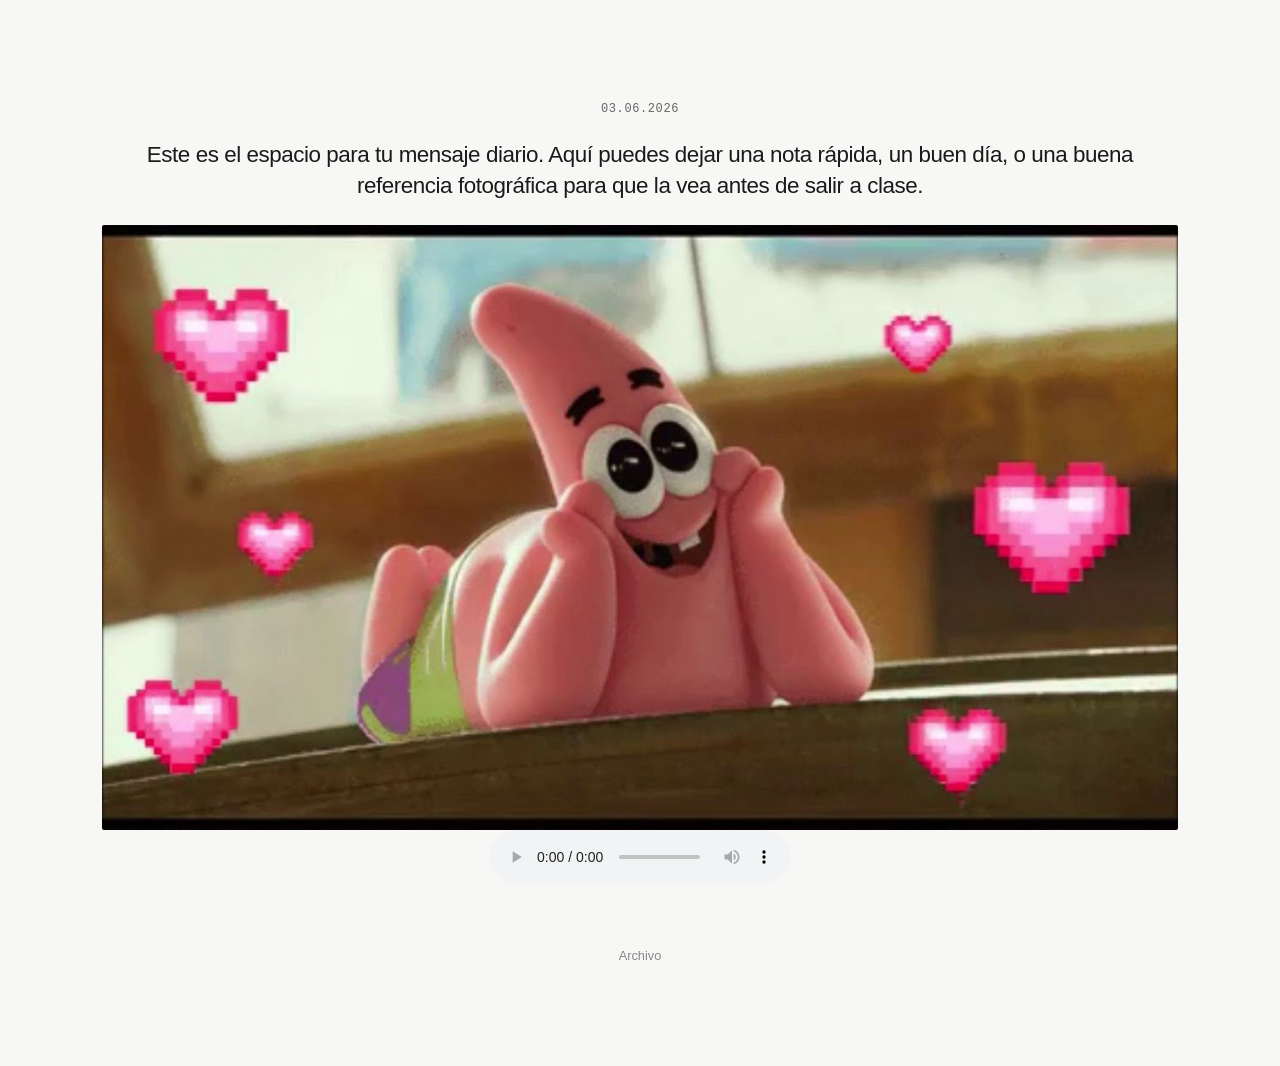
==== index.html @ 34c82278 "Fisica o quimica" ====
<!DOCTYPE html>
<html lang="es">
    <head>
        <meta charset="UTF-8">
        <meta name="viewport" content="width=device-width, initial-scale=1.0, maximum-scale=1.0, user-scalable=no">
        <title>03.06.2026</title>
        <link rel="stylesheet" href="style.css">
    </head>
    <body class="layout-centrado">

        <div class="fecha">03.06.2026</div>
        
        <div class="mensaje">
            <p>Este es el espacio para tu mensaje diario. Aquí puedes dejar una nota rápida, un buen día, o una buena referencia fotográfica para que la vea antes de salir a clase.</p>
        </div>

        <img src="assets/img/patricioEnamorado.jpg" alt="Descripción visual">

        <audio controls>
            <source src="assets/audio/fisicaOQuimica.mp3" type="audio/mpeg">
        </audio>

        <!--<video autoplay loop muted playsinline>
            <source src="assets/video/animacion.mp4" type="video/mp4">
        </video>-->
        
        <a href="historial.html" class="link-archivo">Archivo</a>

    </body>
</html>
---- style.css ----
/* =========================================
   RESETEO Y VARIABLES GLOBALES
   ========================================= */
* { 
    margin: 0; 
    padding: 0; 
    box-sizing: border-box; 
}

body {
    background-color: #f7f7f5; 
    color: #1a1a1a;
    font-family: -apple-system, BlinkMacSystemFont, "Helvetica Neue", Helvetica, Arial, sans-serif;
    padding: 8vw;
}

/* =========================================
   SISTEMA DE LAYOUTS (Estructura de la página)
   ========================================= */
/* Layout para la pantalla principal */
.layout-centrado {
    display: flex;
    flex-direction: column;
    justify-content: start;
    align-items: center;
    /*min-height: 100vh;*/
    text-align: center;
}

/* Layout para el historial (lectura vertical) */
.layout-archivo {
    max-width: 600px;
    margin: 0 auto;
}

/* =========================================
   TIPOGRAFÍA Y COMPONENTES VISUALES
   ========================================= */
.fecha {
    font-family: ui-monospace, "SF Mono", "Menlo", "Courier New", monospace;
    font-size: 0.75rem;
    letter-spacing: 0.05em;
    color: #666;
    margin-bottom: 1.5rem;
}

.mensaje {
    font-size: 1.4rem;
    line-height: 1.35;
    font-weight: 400;
    letter-spacing: -0.02em;
    max-width: 100%;
}

.mensaje-pasado {
    font-size: 1.1rem;
    line-height: 1.4;
    color: #333;
}

img {
    width: 100%;
    height: auto;
    border-radius: 2px;
    margin-top: 1.5rem;
}

/* =========================================
   CABECERAS Y ENLACES
   ========================================= */
header {
    margin-bottom: 3rem;
    display: flex;
    justify-content: space-between;
    align-items: center;
    border-bottom: 1px solid #e0e0de;
    padding-bottom: 1rem;
}

.titulo-seccion {
    font-size: 1rem;
    font-weight: 500;
}

a {
    text-decoration: none;
    transition: all 0.2s ease;
}

/* Enlace inferior de la página principal */
.link-archivo {
    margin-top: 4rem;
    font-size: 0.8rem;
    color: #888;
    border-bottom: 1px solid transparent;
}
.link-archivo:hover, .link-archivo:active {
    color: #1a1a1a;
    border-bottom: 1px solid #1a1a1a;
}

/* Enlace superior de volver */
.link-volver {
    font-size: 0.8rem;
    color: #888;
}
.link-volver:hover, .link-volver:active {
    color: #1a1a1a;
}

/* Separación entre días pasados */
.entrada {
    margin-bottom: 3rem;
}
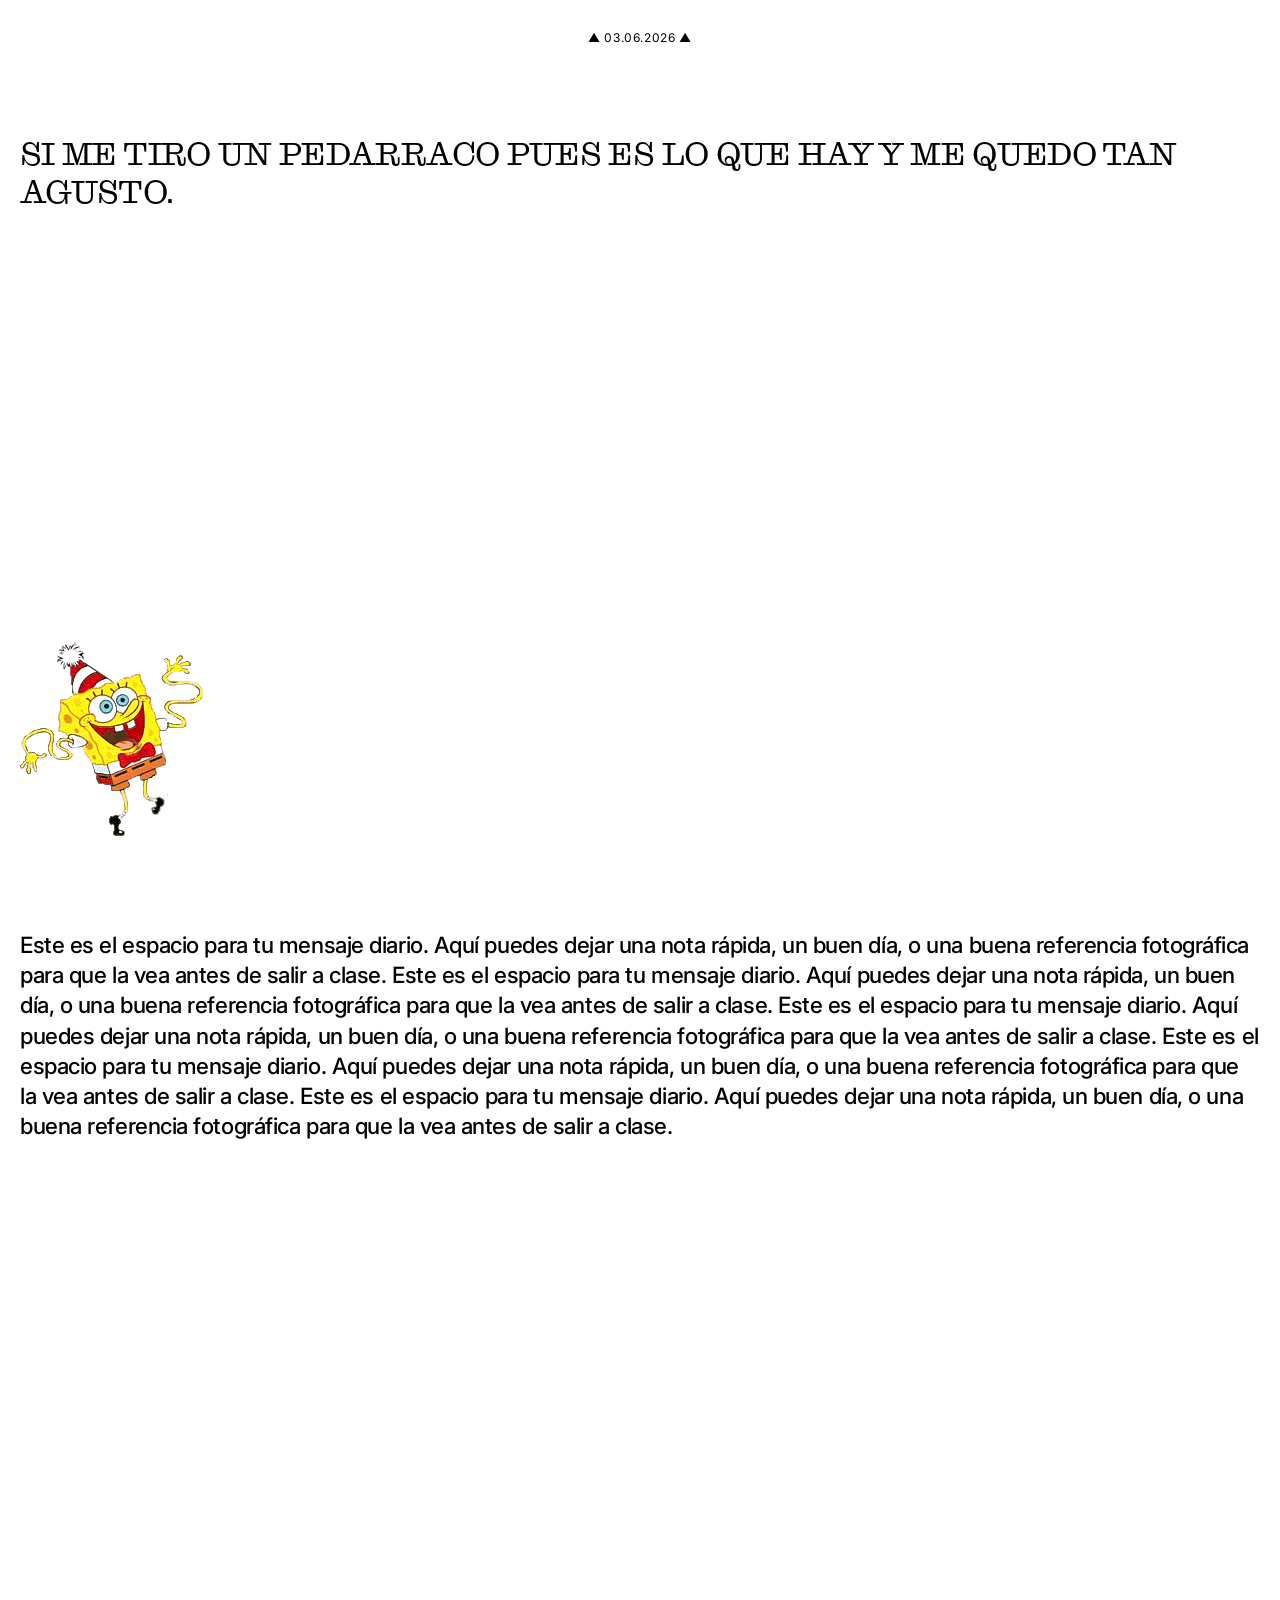
==== commit 32b74395: "Nuevo" ====
--- a/index.html
+++ b/index.html
@@ -4,27 +4,73 @@
         <meta charset="UTF-8">
         <meta name="viewport" content="width=device-width, initial-scale=1.0, maximum-scale=1.0, user-scalable=no">
         <title>03.06.2026</title>
+
+        <!-- Conexiones previas para acelerar la carga de Google Fonts -->
+        <link rel="preconnect" href="https://fonts.googleapis.com">
+        <link rel="preconnect" href="https://fonts.gstatic.com" crossorigin>
+        
+        <!-- Enlace directo a la fuente Inter -->
+        <link href="https://fonts.googleapis.com/css2?family=Inter:wght@400;500;600;700&display=swap" rel="stylesheet">
+
         <link rel="stylesheet" href="style.css">
     </head>
-    <body class="layout-centrado">
 
-        <div class="fecha">03.06.2026</div>
+
+    <body>
+
+        <section class="hero">
+
+            <div class="fecha">▲ 03.06.2026 ▲</div>
+            
+            <div class="titulo">
+                SI ME TIRO UN PEDARRACO PUES ES LO QUE HAY Y ME QUEDO TAN AGUSTO.
+            </div>
         
-        <div class="mensaje">
-            <p>Este es el espacio para tu mensaje diario. Aquí puedes dejar una nota rápida, un buen día, o una buena referencia fotográfica para que la vea antes de salir a clase.</p>
-        </div>
+            <!-- <img src="assets/img/patricioEnamorado.jpg" alt="Descripción visual"> -->
 
-        <img src="assets/img/patricioEnamorado.jpg" alt="Descripción visual">
+            <div class="daily-images-container">
+                <div class="image-wrapper image-2">
+                    <img src="assets/img/bob.gif" alt="Descripción visual">
+                </div>
+                
+                <!-- <div class="image-wrapper image-1">
+                    <img src="assets/img/patricioEnamorado.jpg" alt="Descripción visual">
+                </div> -->
+            </div>
+
+        </section>
+
+        <section class="hero">
+            <div class="mensaje">
+                <p>
+                    Este es el espacio para tu mensaje diario. Aquí puedes dejar una nota rápida, un buen día, o una buena referencia fotográfica para que la vea antes de salir a clase.
+                    Este es el espacio para tu mensaje diario. Aquí puedes dejar una nota rápida, un buen día, o una buena referencia fotográfica para que la vea antes de salir a clase.
+                    Este es el espacio para tu mensaje diario. Aquí puedes dejar una nota rápida, un buen día, o una buena referencia fotográfica para que la vea antes de salir a clase.
+                    Este es el espacio para tu mensaje diario. Aquí puedes dejar una nota rápida, un buen día, o una buena referencia fotográfica para que la vea antes de salir a clase.
+                    Este es el espacio para tu mensaje diario. Aquí puedes dejar una nota rápida, un buen día, o una buena referencia fotográfica para que la vea antes de salir a clase.
+                </p>
+            </div>
+
+        </section>
+        
+
+        
+
+        
+
+        <!--
 
         <audio controls>
             <source src="assets/audio/fisicaOQuimica.mp3" type="audio/mpeg">
         </audio>
 
-        <!--<video autoplay loop muted playsinline>
+        <video autoplay loop muted playsinline>
             <source src="assets/video/animacion.mp4" type="video/mp4">
-        </video>-->
+        </video>
         
         <a href="historial.html" class="link-archivo">Archivo</a>
 
+        -->
+
     </body>
 </html>
--- a/style.css
+++ b/style.css
@@ -1,3 +1,4 @@
+
 /* =========================================
    RESETEO Y VARIABLES GLOBALES
    ========================================= */
@@ -7,62 +8,67 @@
     box-sizing: border-box; 
 }
 
-body {
-    background-color: #f7f7f5; 
-    color: #1a1a1a;
-    font-family: -apple-system, BlinkMacSystemFont, "Helvetica Neue", Helvetica, Arial, sans-serif;
-    padding: 8vw;
+/* =========================================
+   Fuente propia: Daily Slab Regular
+========================================= */
+@font-face {
+    font-family: 'DailySlabRegular'; 
+    
+    src: url('assets/fonts/DailySlabRegular.otf') format('opentype');
+    
+    font-weight: bold;
+    font-style: italic;
 }
 
+body {
+    background-color: #ffffff; /*Color de fondo*/
+    color: #000000; /*Color del texto*/
+    font-family: 'Inter', sans-serif; /*Fuente principal*/
+    /*padding: 30px 20px 80px 20px;*/
+}
+
+
 /* =========================================
-   SISTEMA DE LAYOUTS (Estructura de la página)
-   ========================================= */
-/* Layout para la pantalla principal */
-.layout-centrado {
+   Clases
+========================================= */
+.fecha {
     display: flex;
     flex-direction: column;
-    justify-content: start;
     align-items: center;
-    /*min-height: 100vh;*/
-    text-align: center;
+
+    position: sticky;
+    top: 20px; /* Le dice que se pegue cuando llegue al píxel 0 (el borde superior) */
+    /*padding: 10px;*/
+
+    font-size: 0.75rem;
+    letter-spacing: 0.05em;
+    color: #000000;
+    /*margin-bottom: 1.5rem;*/
 }
 
-/* Layout para el historial (lectura vertical) */
-.layout-archivo {
-    max-width: 600px;
-    margin: 0 auto;
-}
+.titulo {
+    font-family: 'DailySlabRegular', serif;
+    font-size: 2rem;
+    line-height: 1.2;
+    letter-spacing: -0.02em;
+    /*margin-bottom: 1rem;*/
 
-/* =========================================
-   TIPOGRAFÍA Y COMPONENTES VISUALES
-   ========================================= */
-.fecha {
-    font-family: ui-monospace, "SF Mono", "Menlo", "Courier New", monospace;
-    font-size: 0.75rem;
-    letter-spacing: 0.05em;
-    color: #666;
-    margin-bottom: 1.5rem;
+    padding: 90px 0px 0px 0px; /* Espacio horizontal para evitar que el texto toque los bordes en pantallas pequeñas */
 }
 
 .mensaje {
     font-size: 1.4rem;
     line-height: 1.35;
-    font-weight: 400;
+    font-weight: 500;
     letter-spacing: -0.02em;
     max-width: 100%;
-}
-
-.mensaje-pasado {
-    font-size: 1.1rem;
-    line-height: 1.4;
-    color: #333;
 }
 
 img {
     width: 100%;
     height: auto;
     border-radius: 2px;
-    margin-top: 1.5rem;
+    /*margin-top: 1.5rem;*/
 }
 
 /* =========================================
@@ -111,4 +117,22 @@
 /* Separación entre días pasados */
 .entrada {
     margin-bottom: 3rem;
-}+}
+
+.hero {
+    height: 100vh;           /* Fuerza a que mida exactamente la altura de la pantalla */
+    width: 100%;             /* Ancho completo */
+    position: relative;      /* NECESARIO para que las imágenes se posicione respecto a ESTE contenedor */
+    box-sizing: border-box;  /* Asegura que los márgenes se incluyan en el tamaño total */
+    
+    /* El margen de 8vw que mencionaste antes, se lo ponemos aquí para que el texto lo respete */
+    /*padding: 8vw;*/
+    padding: 30px 20px 60px 20px;
+}
+
+.daily-images-container {
+    position: absolute;      /* Se "arranca" del flujo de la página */
+    bottom: 60px;            /* Separa la base de todo este contenedor 60px de la base de .section-hero */
+    
+    padding: 0px 20px 0px 0px;
+}
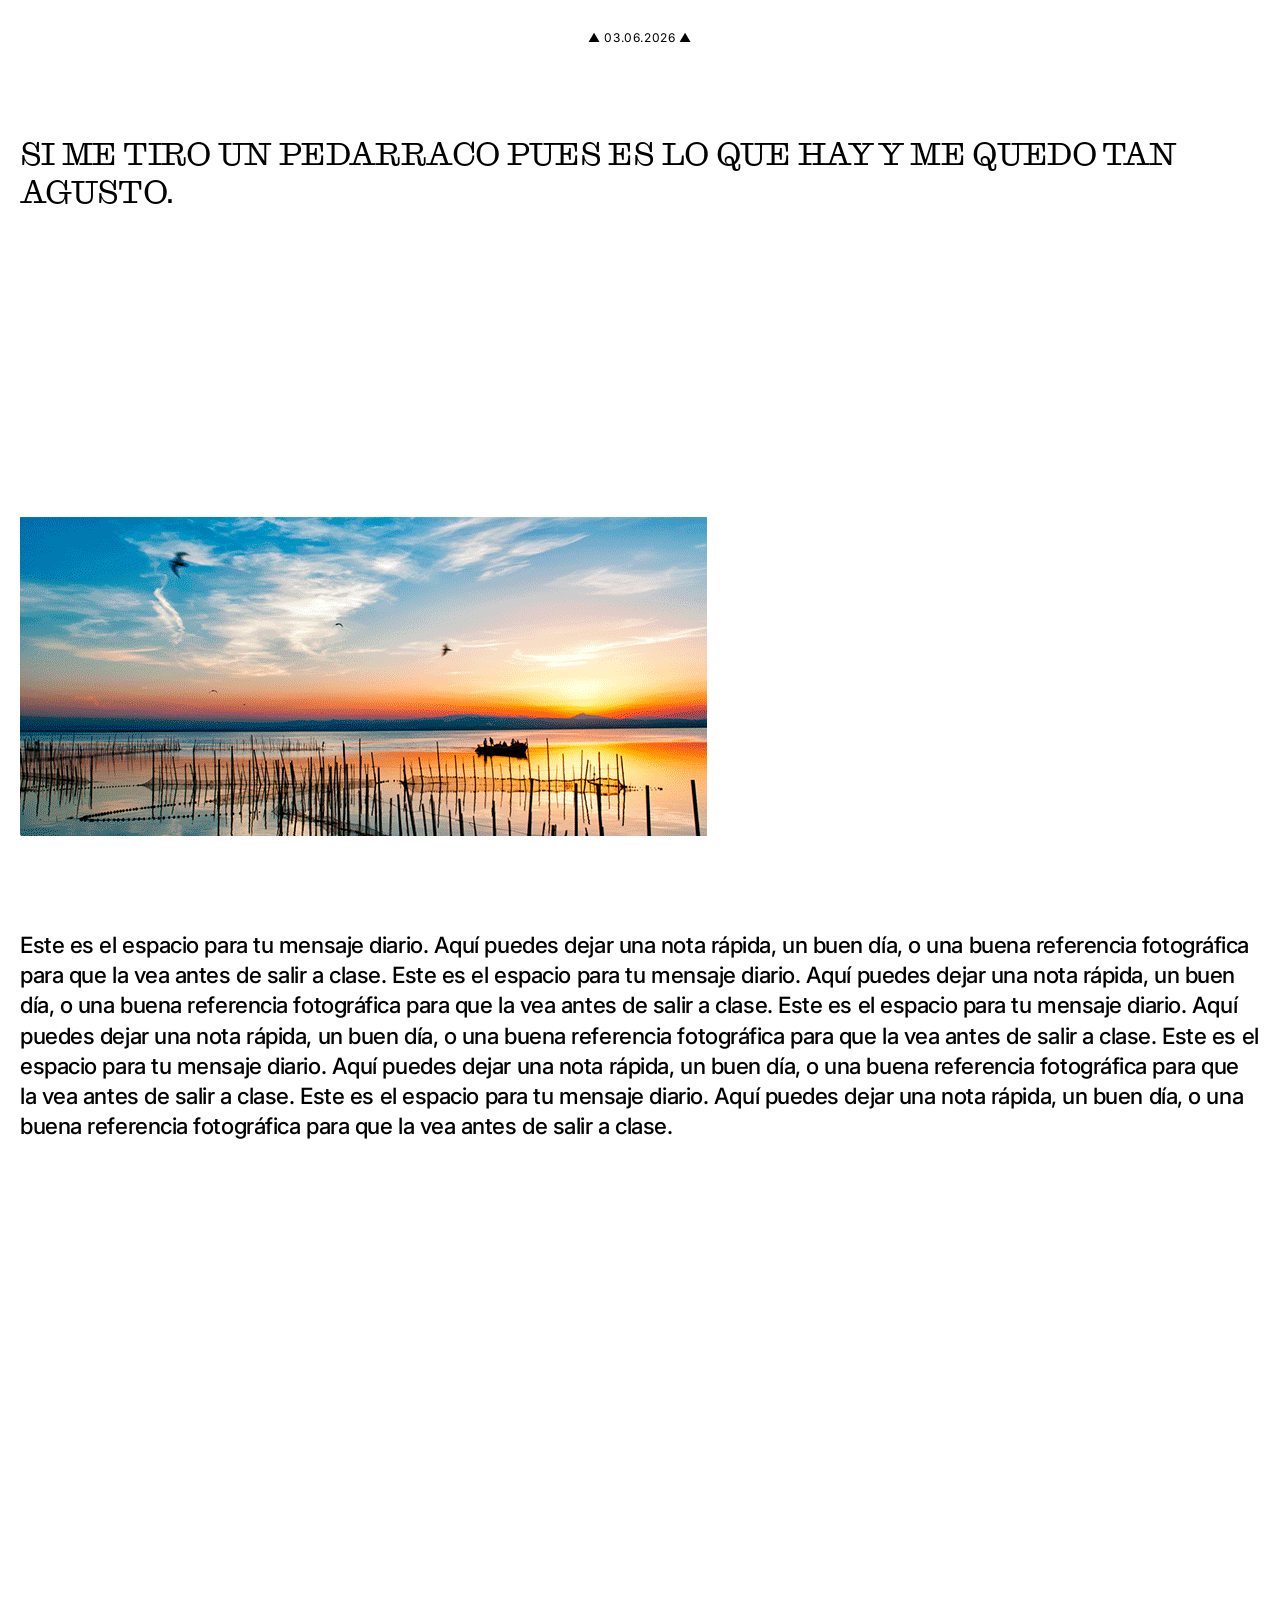
==== commit 1aaaff17: "Con imagesnes" ====
--- a/index.html
+++ b/index.html
@@ -30,7 +30,7 @@
 
             <div class="daily-images-container">
                 <div class="image-wrapper image-2">
-                    <img src="assets/img/bob.gif" alt="Descripción visual">
+                    <img src="assets/img/ciudades.gif" alt="Descripción visual">
                 </div>
                 
                 <!-- <div class="image-wrapper image-1">
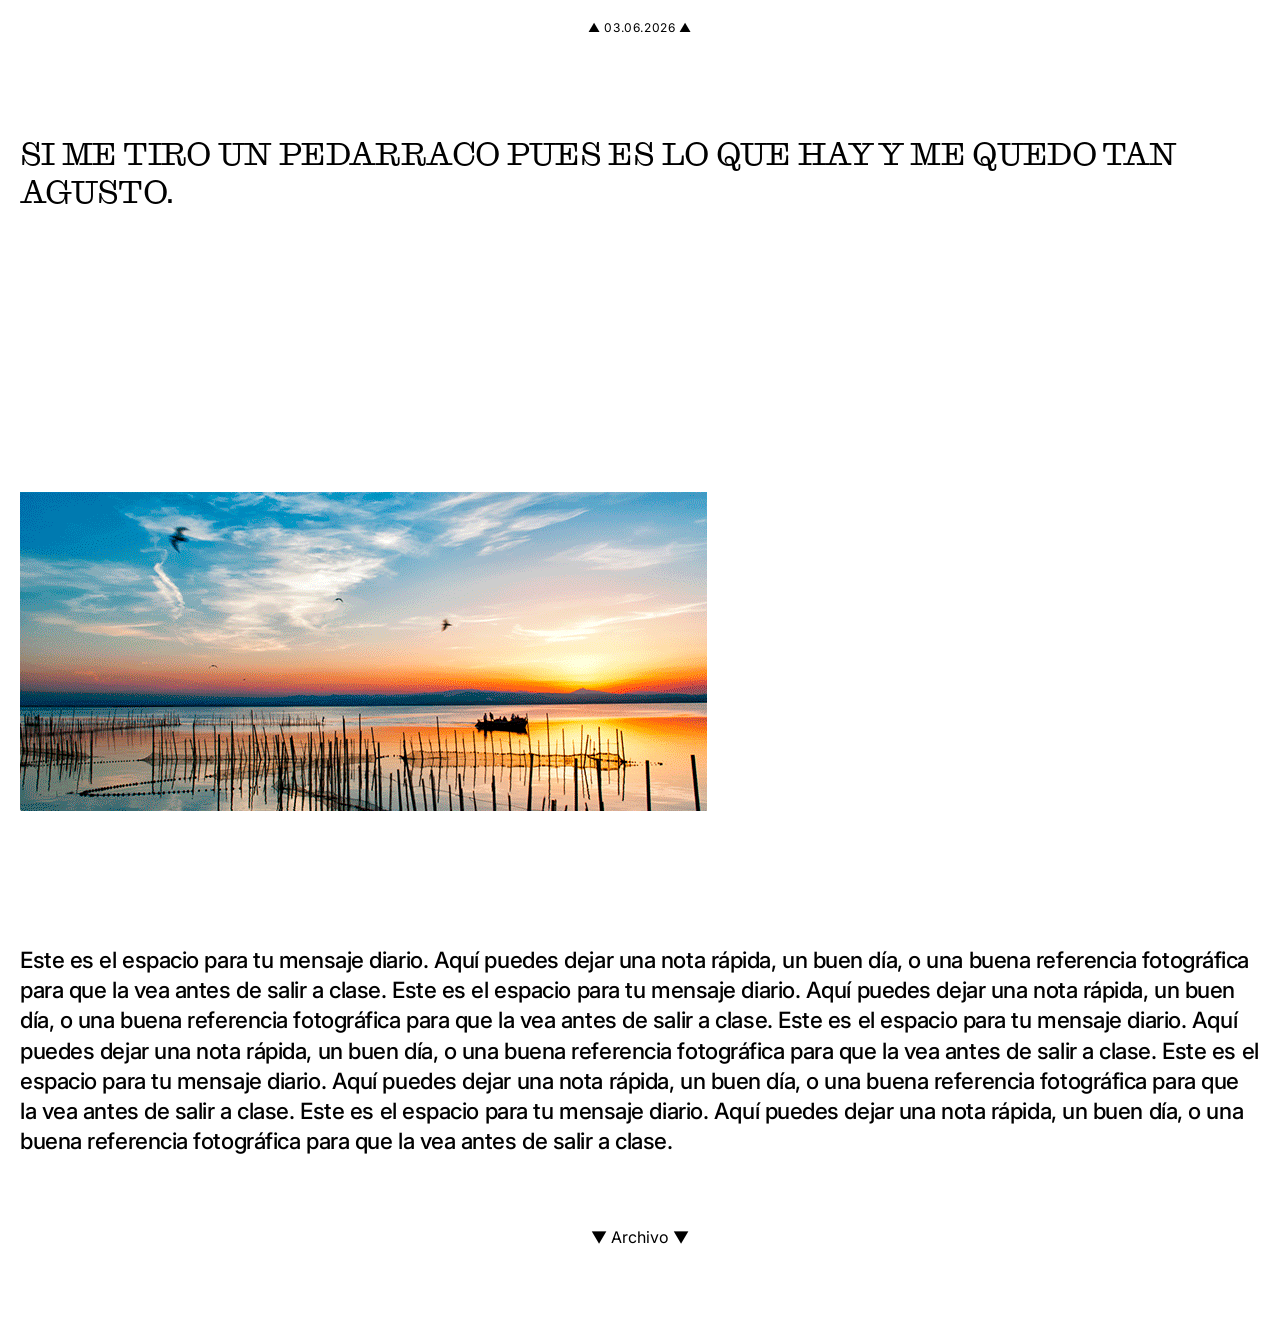
==== commit efbde396: "Un poco más" ====
--- a/index.html
+++ b/index.html
@@ -12,35 +12,31 @@
         <!-- Enlace directo a la fuente Inter -->
         <link href="https://fonts.googleapis.com/css2?family=Inter:wght@400;500;600;700&display=swap" rel="stylesheet">
 
-        <link rel="stylesheet" href="style.css">
+        <link rel="stylesheet" href="../style.css">
     </head>
 
 
     <body>
 
+        <div class="fecha">
+            <a href="#">▲ 03.06.2026 ▲</a>
+        </div>
+
         <section class="hero">
-
-            <div class="fecha">▲ 03.06.2026 ▲</div>
             
             <div class="titulo">
                 SI ME TIRO UN PEDARRACO PUES ES LO QUE HAY Y ME QUEDO TAN AGUSTO.
             </div>
-        
-            <!-- <img src="assets/img/patricioEnamorado.jpg" alt="Descripción visual"> -->
 
             <div class="daily-images-container">
                 <div class="image-wrapper image-2">
-                    <img src="assets/img/ciudades.gif" alt="Descripción visual">
+                    <img src="../assets/img/ciudades.gif" alt="Descripción visual">
                 </div>
-                
-                <!-- <div class="image-wrapper image-1">
-                    <img src="assets/img/patricioEnamorado.jpg" alt="Descripción visual">
-                </div> -->
             </div>
 
         </section>
 
-        <section class="hero">
+        <section class="contenido">
             <div class="mensaje">
                 <p>
                     Este es el espacio para tu mensaje diario. Aquí puedes dejar una nota rápida, un buen día, o una buena referencia fotográfica para que la vea antes de salir a clase.
@@ -52,11 +48,11 @@
             </div>
 
         </section>
-        
 
         
-
-        
+        <div class="footer">
+            <a href="../historial.html">▼ Archivo ▼</a>
+        </div>
 
         <!--
 
@@ -73,4 +69,5 @@
         -->
 
     </body>
+    
 </html>
--- a/style.css
+++ b/style.css
@@ -6,6 +6,10 @@
     margin: 0; 
     padding: 0; 
     box-sizing: border-box; 
+}
+
+html {
+  scroll-behavior: smooth;
 }
 
 /* =========================================
@@ -44,6 +48,8 @@
     letter-spacing: 0.05em;
     color: #000000;
     /*margin-bottom: 1.5rem;*/
+
+    z-index: 10; /* Asegura que el texto de la fecha esté por encima de las imágenes */
 }
 
 .titulo {
@@ -129,10 +135,46 @@
     /*padding: 8vw;*/
     padding: 30px 20px 60px 20px;
 }
+.contenido {
+    /*height: 100vh;   */        /* Fuerza a que mida exactamente la altura de la pantalla */
+    width: 100%;             /* Ancho completo */
+    position: relative;      /* NECESARIO para que las imágenes se posicione respecto a ESTE contenedor */
+    box-sizing: border-box;  /* Asegura que los márgenes se incluyan en el tamaño total */
+    
+    /* El margen de 8vw que mencionaste antes, se lo ponemos aquí para que el texto lo respete */
+    /*padding: 8vw;*/
+    padding: 30px 20px 70px 20px;
+}
 
 .daily-images-container {
     position: absolute;      /* Se "arranca" del flujo de la página */
-    bottom: 60px;            /* Separa la base de todo este contenedor 60px de la base de .section-hero */
+    bottom: 100px;            /* Separa la base de todo este contenedor 60px de la base de .section-hero */
     
     padding: 0px 20px 0px 0px;
 }
+
+.footer {
+    display: flex;
+    flex-direction: column;
+    align-items: center;
+
+    padding: 0px 20px 70px 20px;
+
+    
+}
+
+a {
+    text-decoration: none;
+    transition: all 0.2s ease;
+    color: #000000;
+}
+
+.listaFechas {
+    font-family: 'DailySlabRegular', serif;
+    font-size: 2rem;
+    line-height: 1.2;
+    letter-spacing: -0.02em;
+    /*margin-bottom: 1rem;*/
+
+    padding: 90px 0px 0px 0px; /* Espacio horizontal para evitar que el texto toque los bordes en pantallas pequeñas */
+}
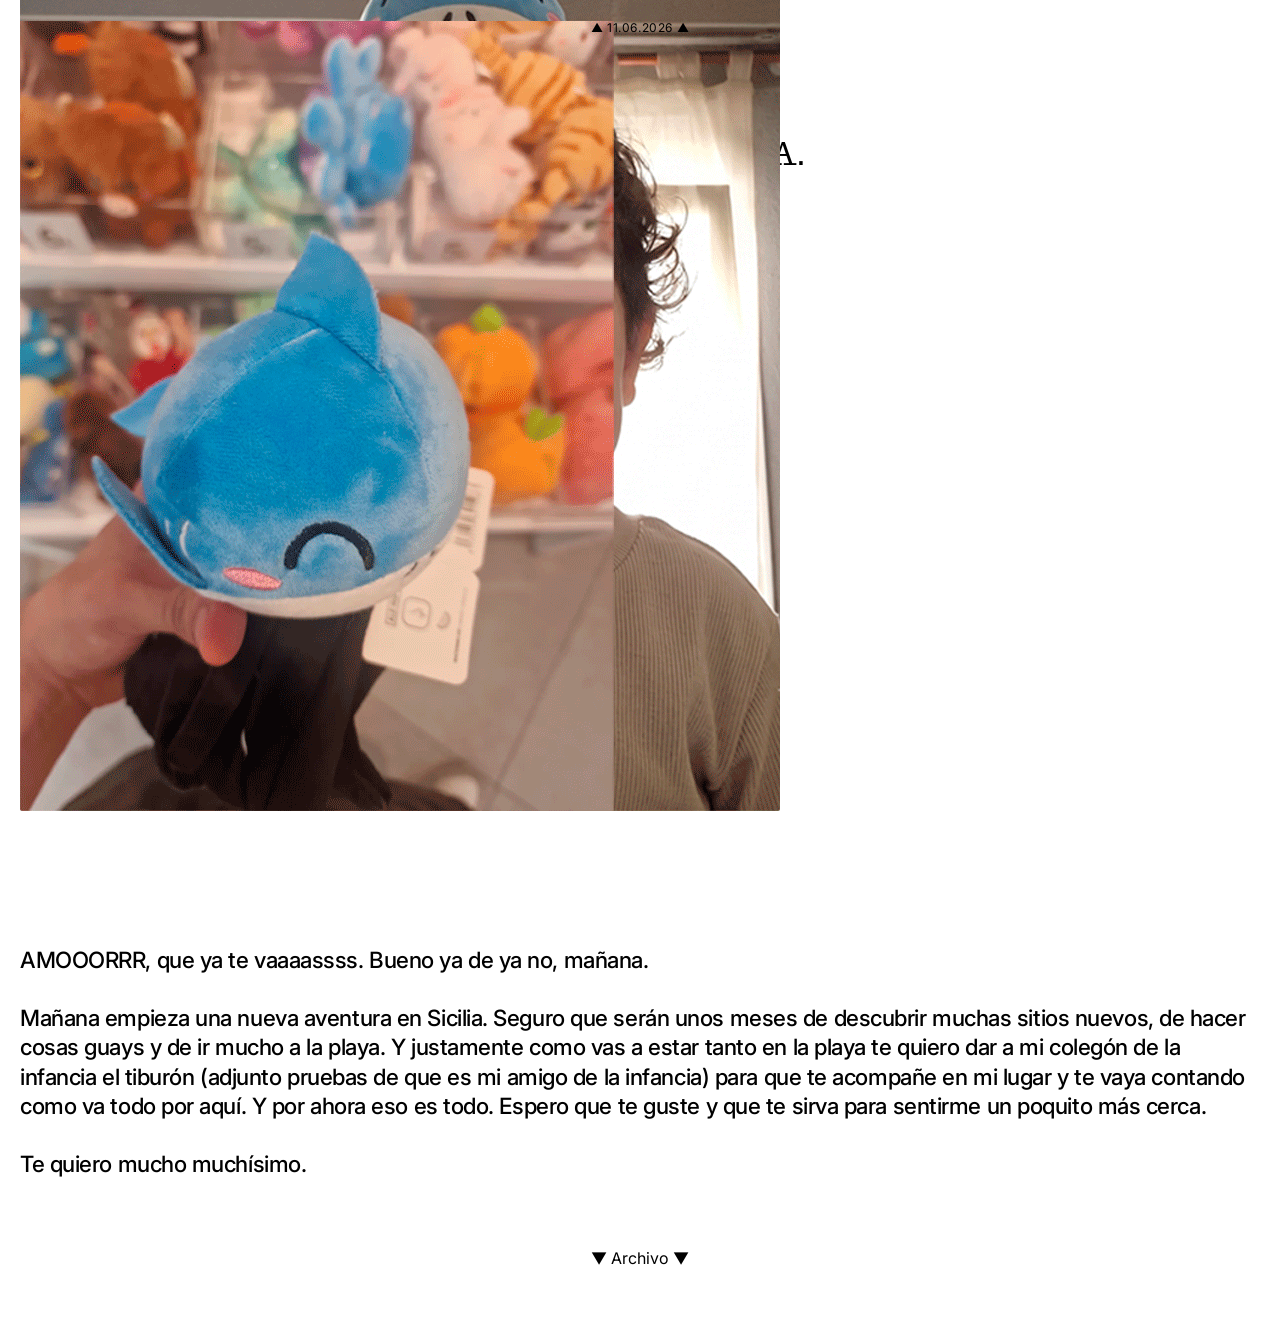
==== commit 20dc914d: "Día 11 de junio de 2026" ====
--- a/index.html
+++ b/index.html
@@ -19,18 +19,18 @@
     <body>
 
         <div class="fecha">
-            <a href="#">▲ 03.06.2026 ▲</a>
+            <a href="#">▲ 11.06.2026 ▲</a>
         </div>
 
         <section class="hero">
             
             <div class="titulo">
-                SI ME TIRO UN PEDARRACO PUES ES LO QUE HAY Y ME QUEDO TAN AGUSTO.
+                MAÑANA EMPIEZA UNA NUEVA AVENTURA.
             </div>
 
             <div class="daily-images-container">
                 <div class="image-wrapper image-2">
-                    <img src="../assets/img/ciudades.gif" alt="Descripción visual">
+                    <img src="../assets/img/11-junio-2026-GIF.gif" alt="Descripción visual">
                 </div>
             </div>
 
@@ -39,11 +39,14 @@
         <section class="contenido">
             <div class="mensaje">
                 <p>
-                    Este es el espacio para tu mensaje diario. Aquí puedes dejar una nota rápida, un buen día, o una buena referencia fotográfica para que la vea antes de salir a clase.
-                    Este es el espacio para tu mensaje diario. Aquí puedes dejar una nota rápida, un buen día, o una buena referencia fotográfica para que la vea antes de salir a clase.
-                    Este es el espacio para tu mensaje diario. Aquí puedes dejar una nota rápida, un buen día, o una buena referencia fotográfica para que la vea antes de salir a clase.
-                    Este es el espacio para tu mensaje diario. Aquí puedes dejar una nota rápida, un buen día, o una buena referencia fotográfica para que la vea antes de salir a clase.
-                    Este es el espacio para tu mensaje diario. Aquí puedes dejar una nota rápida, un buen día, o una buena referencia fotográfica para que la vea antes de salir a clase.
+                    AMOOORRR, que ya te vaaaassss. Bueno ya de ya no, mañana.
+                    <br><br>
+                    Mañana empieza una nueva aventura en Sicilia. Seguro que serán unos meses de descubrir muchas sitios nuevos, de hacer cosas guays y de ir mucho a la playa.
+                    Y justamente como vas a estar tanto en la playa te quiero dar a mi colegón de la infancia el tiburón (adjunto pruebas de que es mi amigo de la infancia) para que te acompañe en mi lugar y te vaya contando como va todo por aquí.
+                    Y por ahora eso es todo. Espero que te guste y que te sirva para sentirme un poquito más cerca. 
+                    <br><br>
+                    Te quiero mucho muchísimo.
+
                 </p>
             </div>
 
--- a/style.css
+++ b/style.css
@@ -22,6 +22,7 @@
     
     font-weight: bold;
     font-style: italic;
+    letter-spacing: -0.002em;
 }
 
 body {
@@ -56,7 +57,7 @@
     font-family: 'DailySlabRegular', serif;
     font-size: 2rem;
     line-height: 1.2;
-    letter-spacing: -0.02em;
+    letter-spacing: -0.002em;
     /*margin-bottom: 1rem;*/
 
     padding: 90px 0px 0px 0px; /* Espacio horizontal para evitar que el texto toque los bordes en pantallas pequeñas */
@@ -64,7 +65,7 @@
 
 .mensaje {
     font-size: 1.4rem;
-    line-height: 1.35;
+    line-height: 1.3;
     font-weight: 500;
     letter-spacing: -0.02em;
     max-width: 100%;
@@ -173,7 +174,7 @@
     font-family: 'DailySlabRegular', serif;
     font-size: 2rem;
     line-height: 1.2;
-    letter-spacing: -0.02em;
+    letter-spacing: -0.002em;
     /*margin-bottom: 1rem;*/
 
     padding: 90px 0px 0px 0px; /* Espacio horizontal para evitar que el texto toque los bordes en pantallas pequeñas */
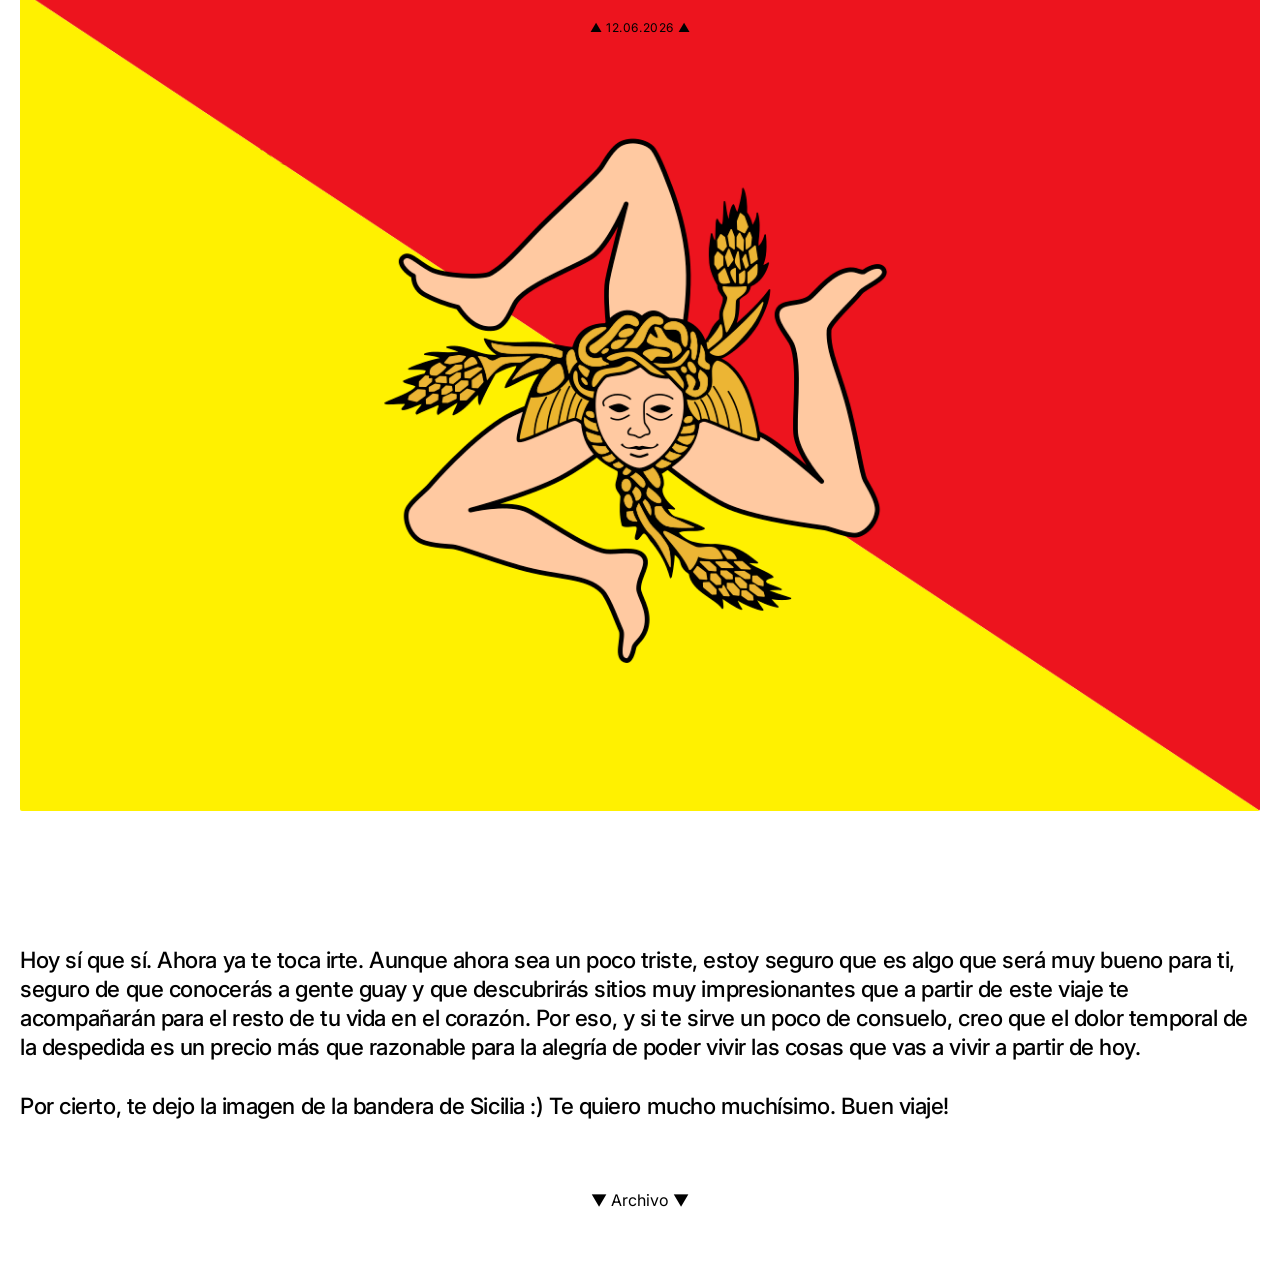
==== commit 12c28f67: "Día 12 de junio de 2026" ====
--- a/index.html
+++ b/index.html
@@ -19,18 +19,18 @@
     <body>
 
         <div class="fecha">
-            <a href="#">▲ 11.06.2026 ▲</a>
+            <a href="#">▲ 12.06.2026 ▲</a>
         </div>
 
         <section class="hero">
             
             <div class="titulo">
-                MAÑANA EMPIEZA UNA NUEVA AVENTURA.
+                BUEN VIAJE AMOR.
             </div>
 
             <div class="daily-images-container">
                 <div class="image-wrapper image-2">
-                    <img src="../assets/img/11-junio-2026-GIF.gif" alt="Descripción visual">
+                    <img src="../assets/img/BanderaSicilia.png" alt="Descripción visual">
                 </div>
             </div>
 
@@ -39,13 +39,12 @@
         <section class="contenido">
             <div class="mensaje">
                 <p>
-                    AMOOORRR, que ya te vaaaassss. Bueno ya de ya no, mañana.
+                    Hoy sí que sí. Ahora ya te toca irte. Aunque ahora sea un poco triste, estoy seguro que es algo que será muy bueno para ti, seguro de que conocerás a gente guay y que descubrirás sitios muy impresionantes que a
+                    partir de este viaje te acompañarán para el resto de tu vida en el corazón. Por eso, y si te sirve un poco de consuelo, creo que el dolor temporal de la despedida es un precio más que razonable para la alegría
+                    de poder vivir las cosas que vas a vivir a partir de hoy.
                     <br><br>
-                    Mañana empieza una nueva aventura en Sicilia. Seguro que serán unos meses de descubrir muchas sitios nuevos, de hacer cosas guays y de ir mucho a la playa.
-                    Y justamente como vas a estar tanto en la playa te quiero dar a mi colegón de la infancia el tiburón (adjunto pruebas de que es mi amigo de la infancia) para que te acompañe en mi lugar y te vaya contando como va todo por aquí.
-                    Y por ahora eso es todo. Espero que te guste y que te sirva para sentirme un poquito más cerca. 
-                    <br><br>
-                    Te quiero mucho muchísimo.
+                    Por cierto, te dejo la imagen de la bandera de Sicilia :)
+                    Te quiero mucho muchísimo. Buen viaje!
 
                 </p>
             </div>
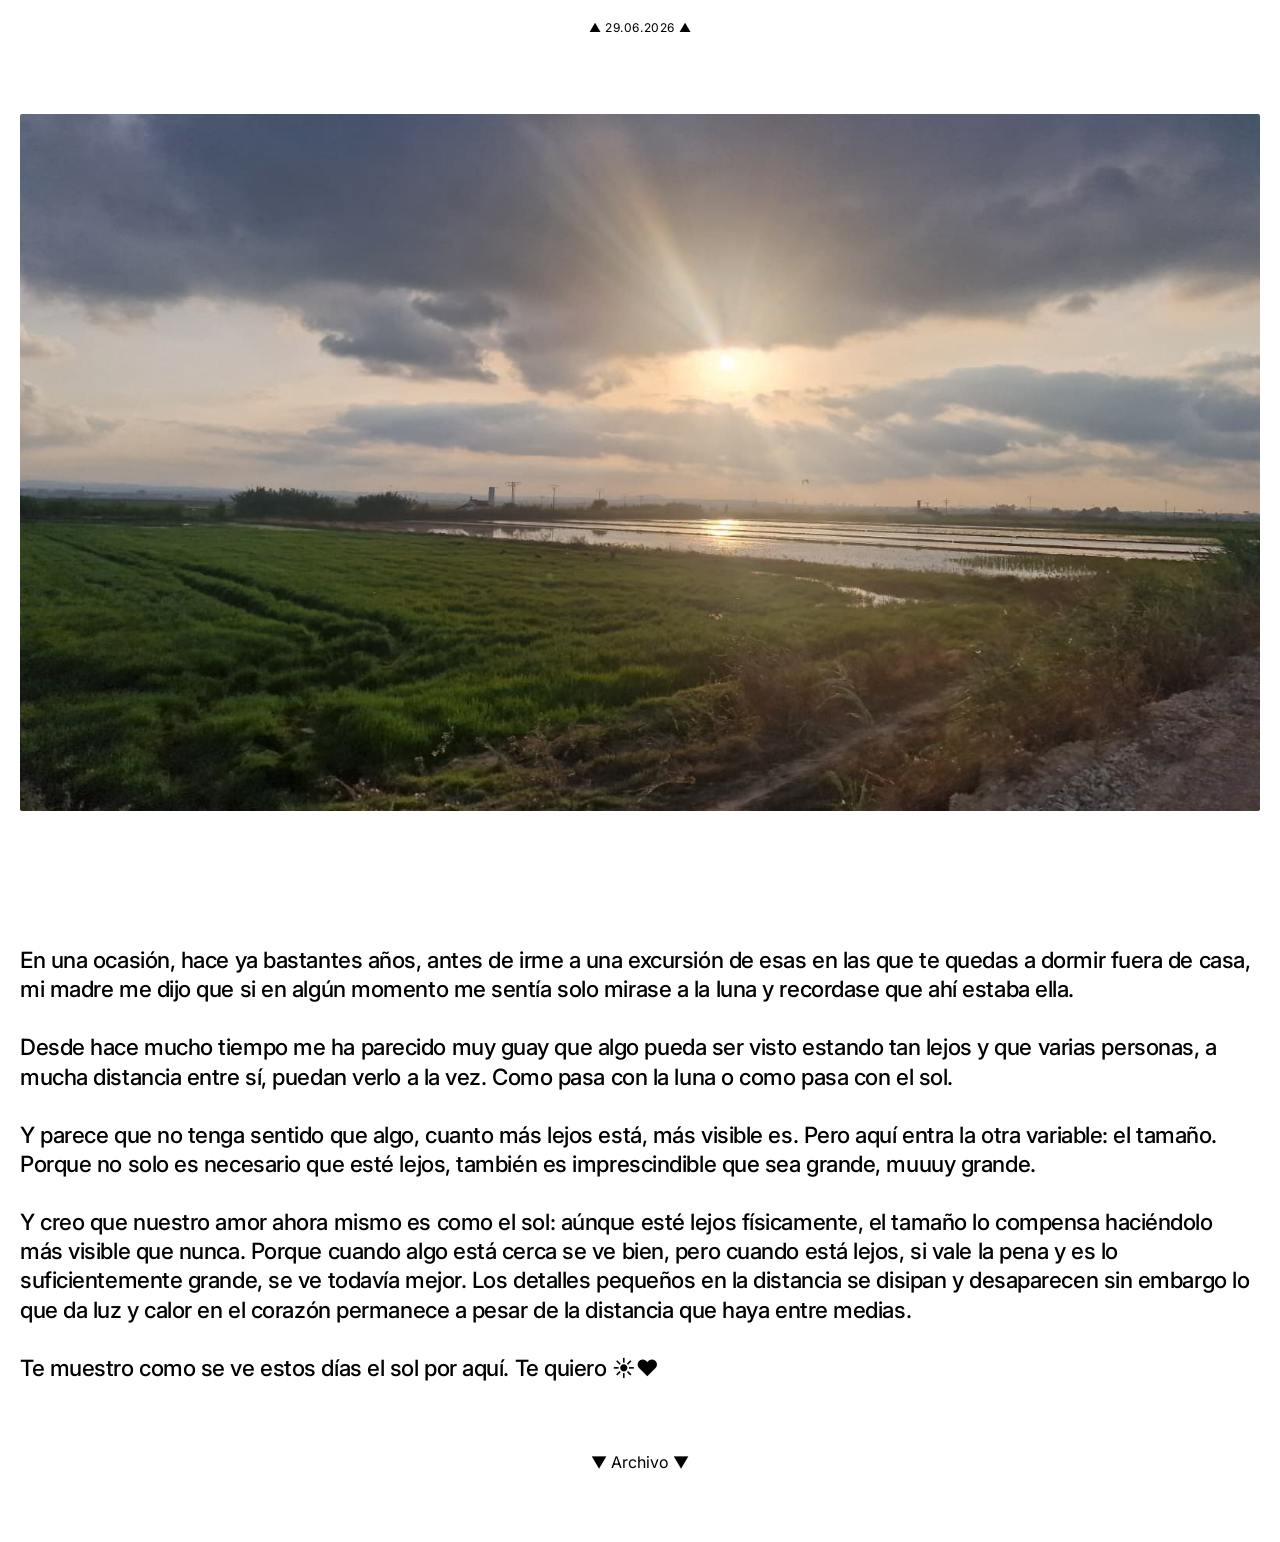
==== commit 023a3d9f: "El sol" ====
--- a/index.html
+++ b/index.html
@@ -19,18 +19,18 @@
     <body>
 
         <div class="fecha">
-            <a href="#">▲ 12.06.2026 ▲</a>
+            <a href="#">▲ 29.06.2026 ▲</a>
         </div>
 
         <section class="hero">
             
             <div class="titulo">
-                BUEN VIAJE AMOR.
+                EL SOL ☀️❤️
             </div>
 
             <div class="daily-images-container">
                 <div class="image-wrapper image-2">
-                    <img src="../assets/img/BanderaSicilia.png" alt="Descripción visual">
+                    <img src="../assets/img/sol.jpeg" alt="Descripción visual">
                 </div>
             </div>
 
@@ -39,13 +39,21 @@
         <section class="contenido">
             <div class="mensaje">
                 <p>
-                    Hoy sí que sí. Ahora ya te toca irte. Aunque ahora sea un poco triste, estoy seguro que es algo que será muy bueno para ti, seguro de que conocerás a gente guay y que descubrirás sitios muy impresionantes que a
-                    partir de este viaje te acompañarán para el resto de tu vida en el corazón. Por eso, y si te sirve un poco de consuelo, creo que el dolor temporal de la despedida es un precio más que razonable para la alegría
-                    de poder vivir las cosas que vas a vivir a partir de hoy.
-                    <br><br>
-                    Por cierto, te dejo la imagen de la bandera de Sicilia :)
-                    Te quiero mucho muchísimo. Buen viaje!
-
+                    En una ocasión, hace ya bastantes años, antes de irme a una excursión de esas en las que te quedas a dormir fuera de casa, 
+                    mi madre me dijo que si en algún momento me sentía solo mirase a la luna y recordase que ahí estaba ella.
+                    <BR><BR>
+                    Desde hace mucho tiempo me ha parecido muy guay que algo pueda ser visto estando tan lejos y que varias personas, a mucha 
+                    distancia entre sí, puedan verlo a la vez. Como pasa con la luna o como pasa con el sol.
+                    <BR><BR>
+                    Y parece que no tenga sentido que algo, cuanto más lejos está, más visible es. Pero aquí entra la otra variable: el tamaño. 
+                    Porque no solo es necesario que esté lejos, también es imprescindible que sea grande, muuuy grande.
+                    <BR><BR>
+                    Y creo que nuestro amor ahora mismo es como el sol: aúnque esté lejos físicamente, el tamaño lo compensa haciéndolo más 
+                    visible que nunca. Porque cuando algo está cerca se ve bien, pero cuando está lejos, si vale la pena y es lo suficientemente 
+                    grande, se ve todavía mejor. Los detalles pequeños en la distancia se disipan y desaparecen sin embargo lo que da luz y calor 
+                    en el corazón permanece a pesar de la distancia que haya entre medias.
+                    <BR><BR>
+                    Te muestro como se ve estos días el sol por aquí. Te quiero ☀️❤️
                 </p>
             </div>
 
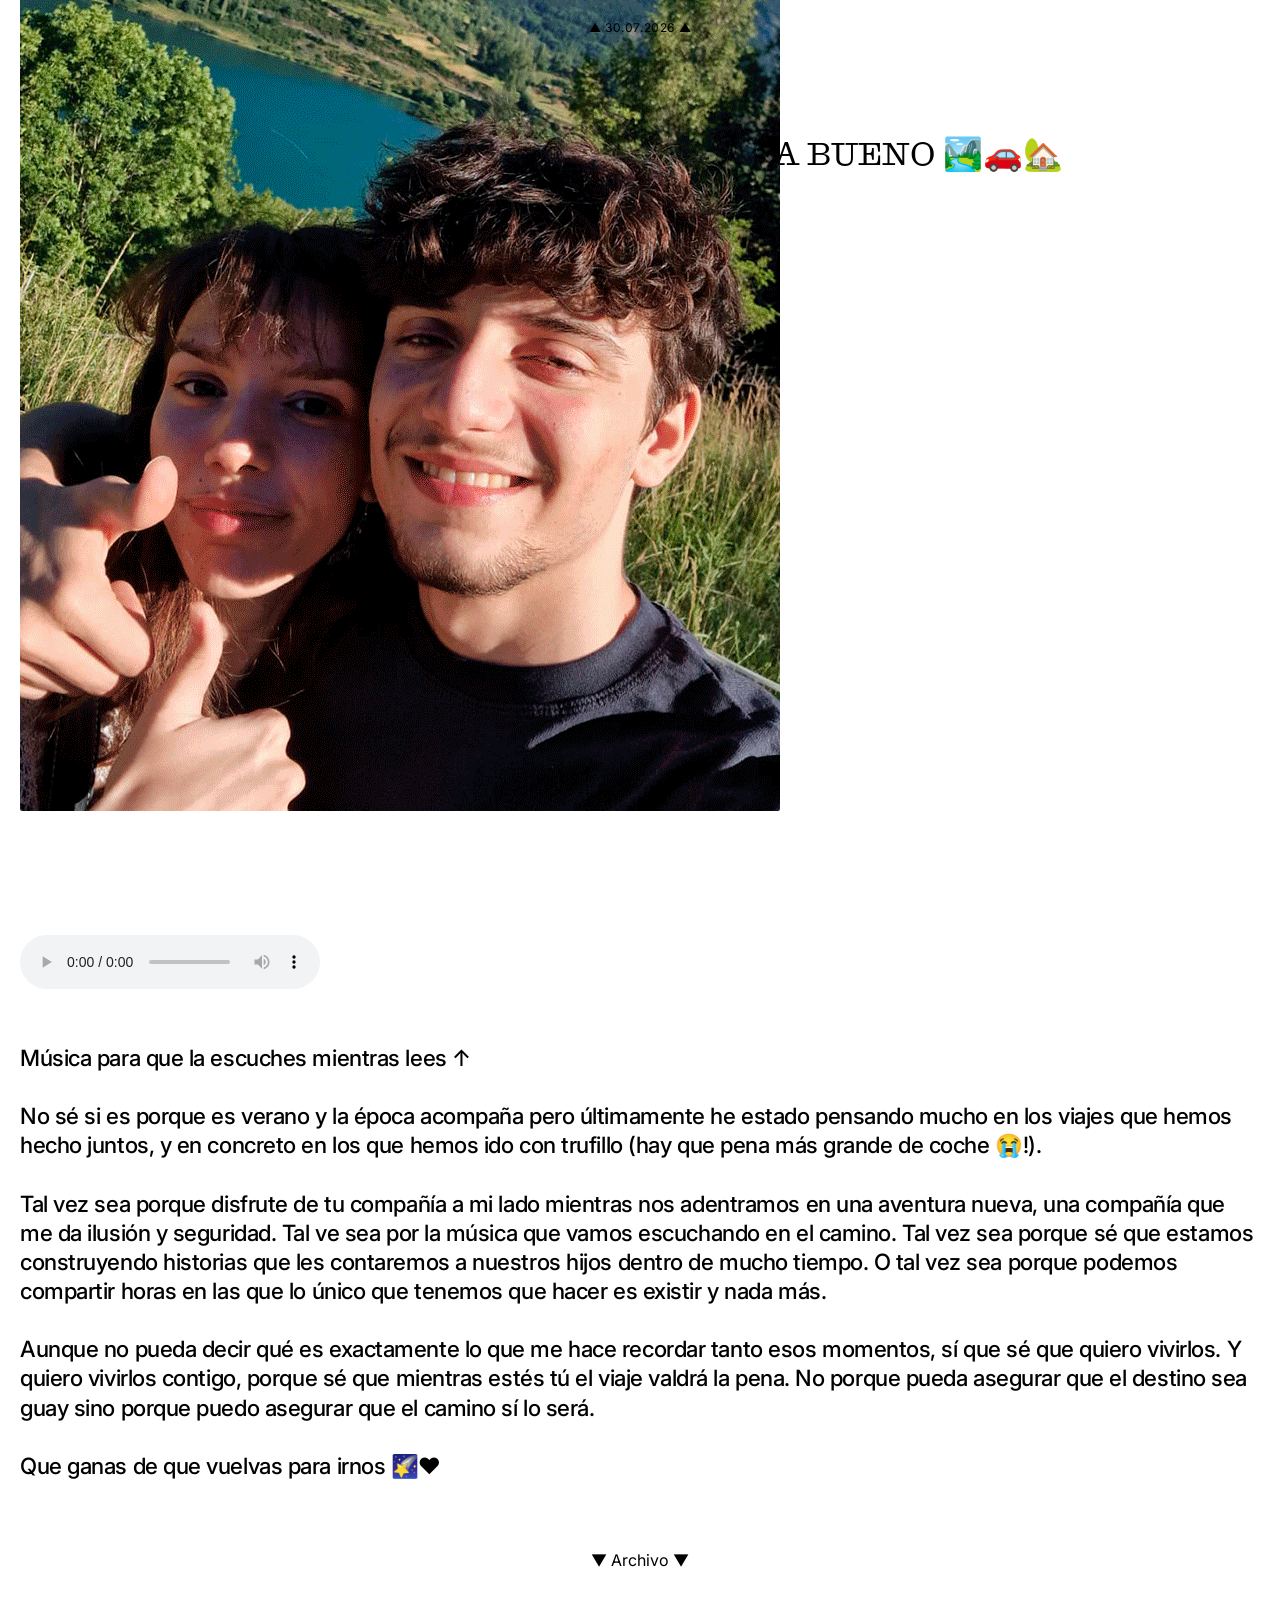
==== commit 2ef062f8: "30 de julio de 2026 Con musica y gif" ====
--- a/index.html
+++ b/index.html
@@ -3,7 +3,7 @@
     <head>
         <meta charset="UTF-8">
         <meta name="viewport" content="width=device-width, initial-scale=1.0, maximum-scale=1.0, user-scalable=no">
-        <title>03.06.2026</title>
+        <title>30.07.2026</title>
 
         <!-- Conexiones previas para acelerar la carga de Google Fonts -->
         <link rel="preconnect" href="https://fonts.googleapis.com">
@@ -19,41 +19,45 @@
     <body>
 
         <div class="fecha">
-            <a href="#">▲ 29.06.2026 ▲</a>
+            <a href="#">▲ 30.07.2026 ▲</a>
         </div>
 
         <section class="hero">
             
             <div class="titulo">
-                EL SOL ☀️❤️
+                ESPERANDO A QUE EL TRUFILLO SE PONGA BUENO 🏞️🚗🏡
             </div>
 
             <div class="daily-images-container">
                 <div class="image-wrapper image-2">
-                    <img src="../assets/img/sol.jpeg" alt="Descripción visual">
+                    <img src="../assets/img/gifViajes.gif" alt="Descripción visual">
                 </div>
             </div>
 
         </section>
 
+        <audio controls class="audio">
+            <source src="assets/audio/puntosSuspensivos.mp3" type="audio/mpeg">
+        </audio>
+
         <section class="contenido">
             <div class="mensaje">
                 <p>
-                    En una ocasión, hace ya bastantes años, antes de irme a una excursión de esas en las que te quedas a dormir fuera de casa, 
-                    mi madre me dijo que si en algún momento me sentía solo mirase a la luna y recordase que ahí estaba ella.
+                    Música para que la escuches mientras lees ↑
                     <BR><BR>
-                    Desde hace mucho tiempo me ha parecido muy guay que algo pueda ser visto estando tan lejos y que varias personas, a mucha 
-                    distancia entre sí, puedan verlo a la vez. Como pasa con la luna o como pasa con el sol.
+                    No sé si es porque es verano y la época acompaña pero últimamente he estado pensando mucho en los viajes que hemos hecho 
+                    juntos, y en concreto en los que hemos ido con trufillo (hay que pena más grande de coche 😭!). 
                     <BR><BR>
-                    Y parece que no tenga sentido que algo, cuanto más lejos está, más visible es. Pero aquí entra la otra variable: el tamaño. 
-                    Porque no solo es necesario que esté lejos, también es imprescindible que sea grande, muuuy grande.
+                    Tal vez sea porque disfrute de tu compañía a mi lado mientras nos adentramos en una aventura nueva, una compañía que me da 
+                    ilusión y seguridad. Tal ve sea por la música que vamos escuchando en el camino. Tal vez sea porque sé que estamos construyendo 
+                    historias que les contaremos a nuestros hijos dentro de mucho tiempo. O tal vez sea porque podemos compartir horas en las que 
+                    lo único que tenemos que hacer es existir y nada más.
                     <BR><BR>
-                    Y creo que nuestro amor ahora mismo es como el sol: aúnque esté lejos físicamente, el tamaño lo compensa haciéndolo más 
-                    visible que nunca. Porque cuando algo está cerca se ve bien, pero cuando está lejos, si vale la pena y es lo suficientemente 
-                    grande, se ve todavía mejor. Los detalles pequeños en la distancia se disipan y desaparecen sin embargo lo que da luz y calor 
-                    en el corazón permanece a pesar de la distancia que haya entre medias.
+                    Aunque no pueda decir qué es exactamente lo que me hace recordar tanto esos momentos, sí que sé que quiero vivirlos. Y quiero
+                    vivirlos contigo, porque sé que mientras estés tú el viaje valdrá la pena. No porque pueda asegurar que el destino sea guay sino
+                    porque puedo asegurar que el camino sí lo será.
                     <BR><BR>
-                    Te muestro como se ve estos días el sol por aquí. Te quiero ☀️❤️
+                    Que ganas de que vuelvas para irnos 🌠❤️
                 </p>
             </div>
 
@@ -64,12 +68,10 @@
             <a href="../historial.html">▼ Archivo ▼</a>
         </div>
 
-        <!--
+        
 
-        <audio controls>
-            <source src="assets/audio/fisicaOQuimica.mp3" type="audio/mpeg">
-        </audio>
-
+        
+<!--
         <video autoplay loop muted playsinline>
             <source src="assets/video/animacion.mp4" type="video/mp4">
         </video>
--- a/style.css
+++ b/style.css
@@ -178,4 +178,8 @@
     /*margin-bottom: 1rem;*/
 
     padding: 90px 0px 0px 0px; /* Espacio horizontal para evitar que el texto toque los bordes en pantallas pequeñas */
+}
+
+.audio {
+    margin: 20px;
 }
